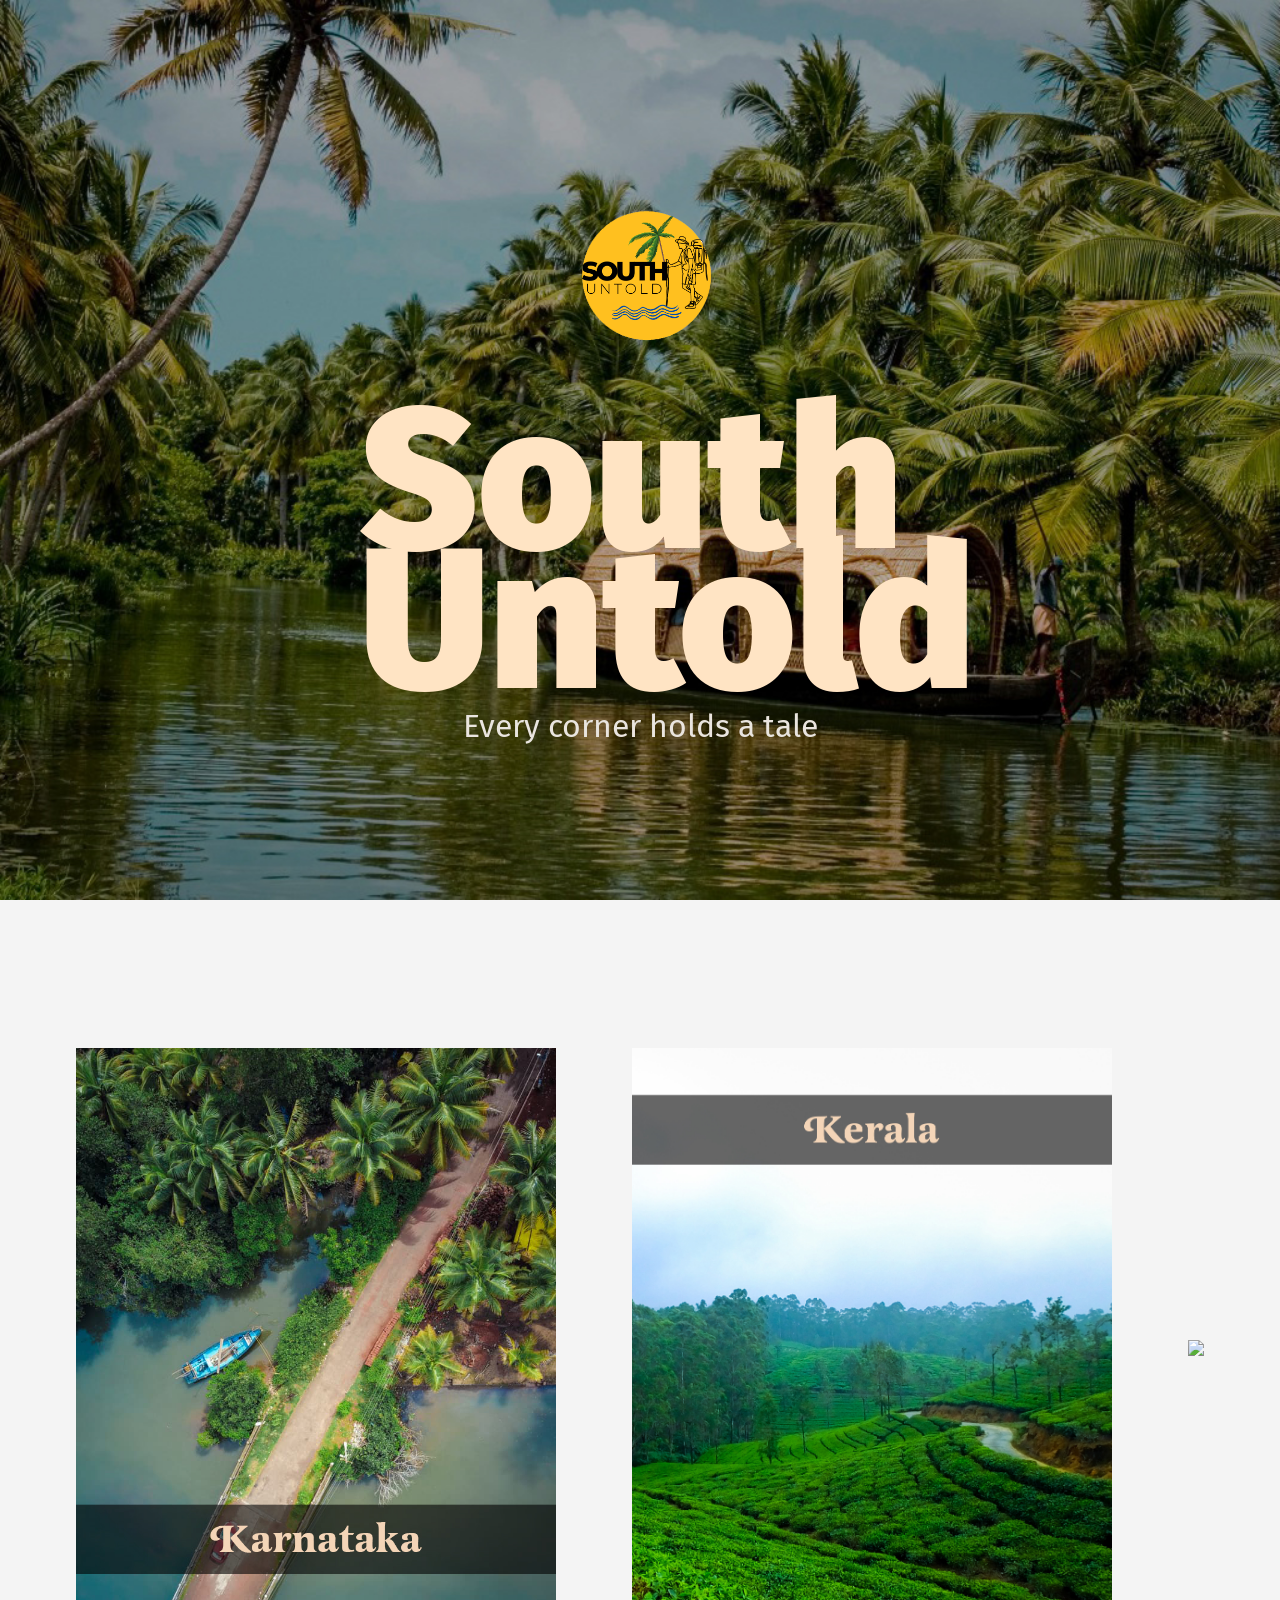
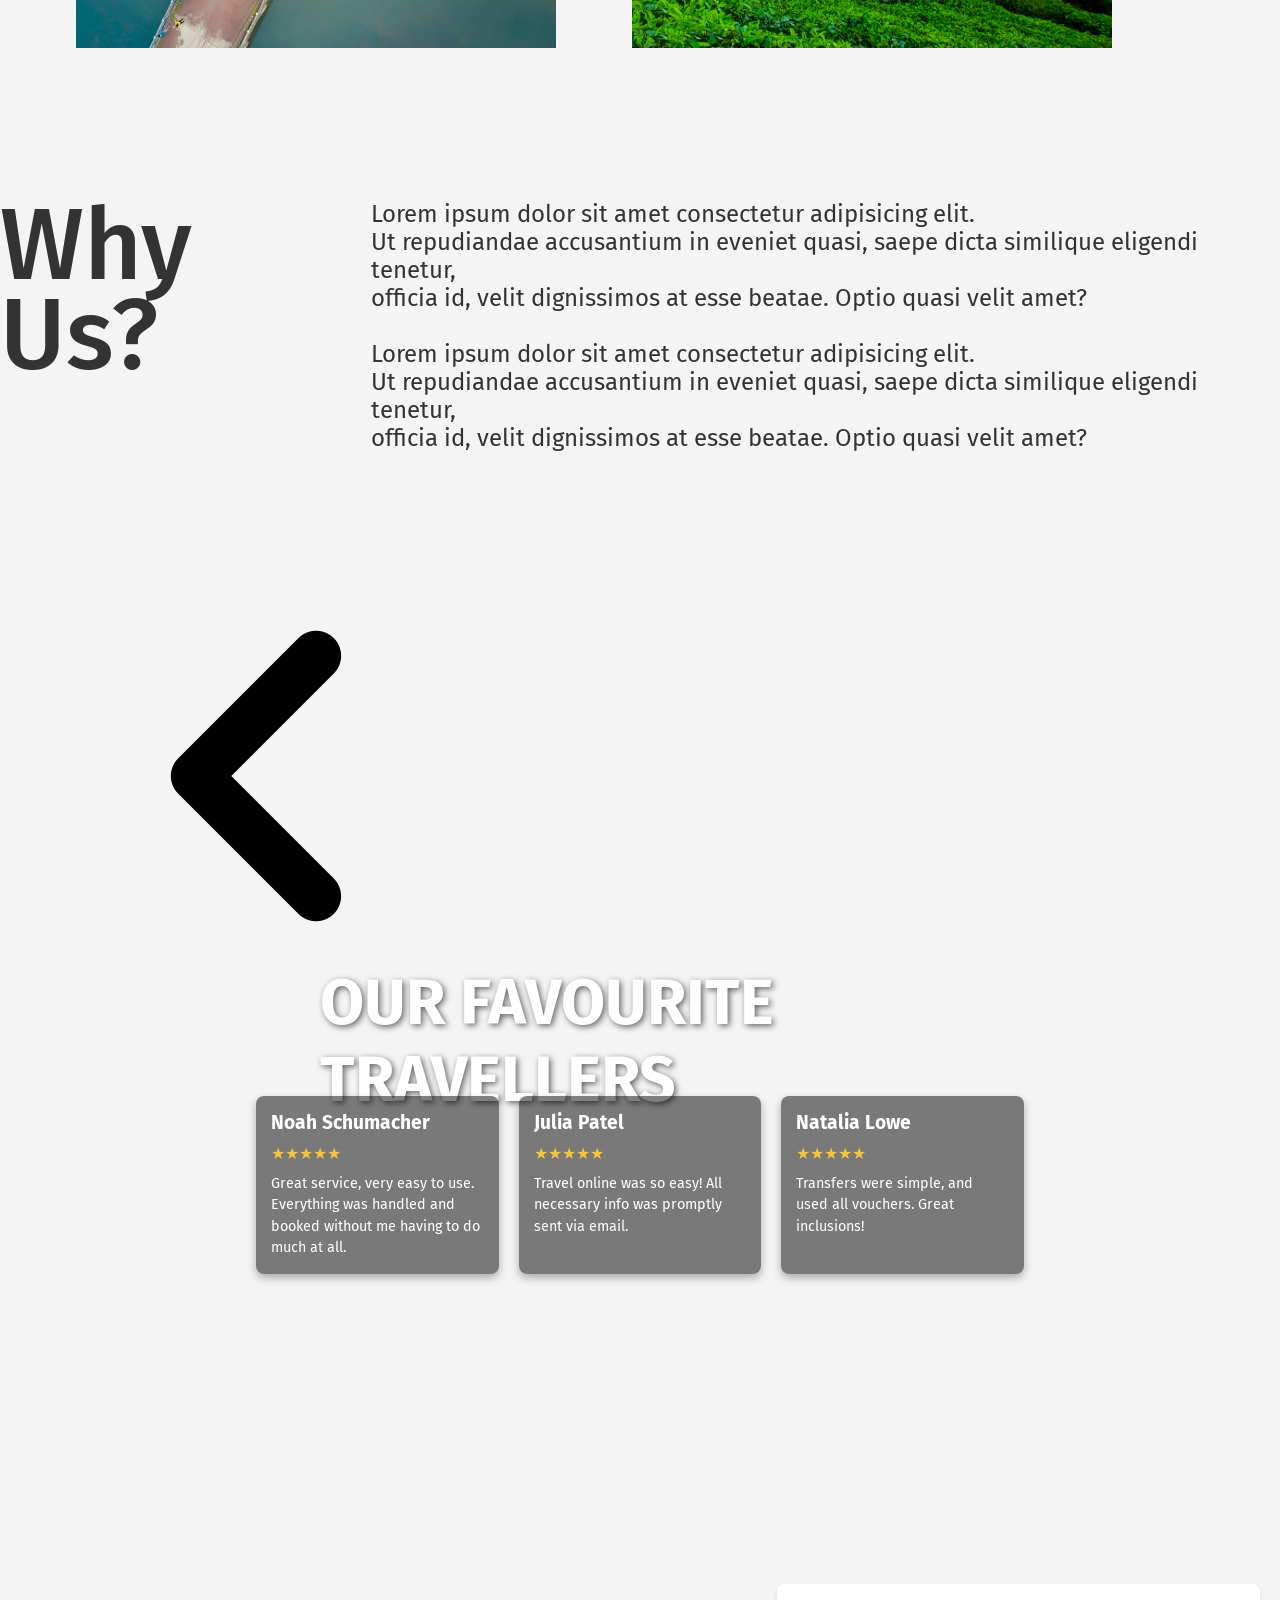
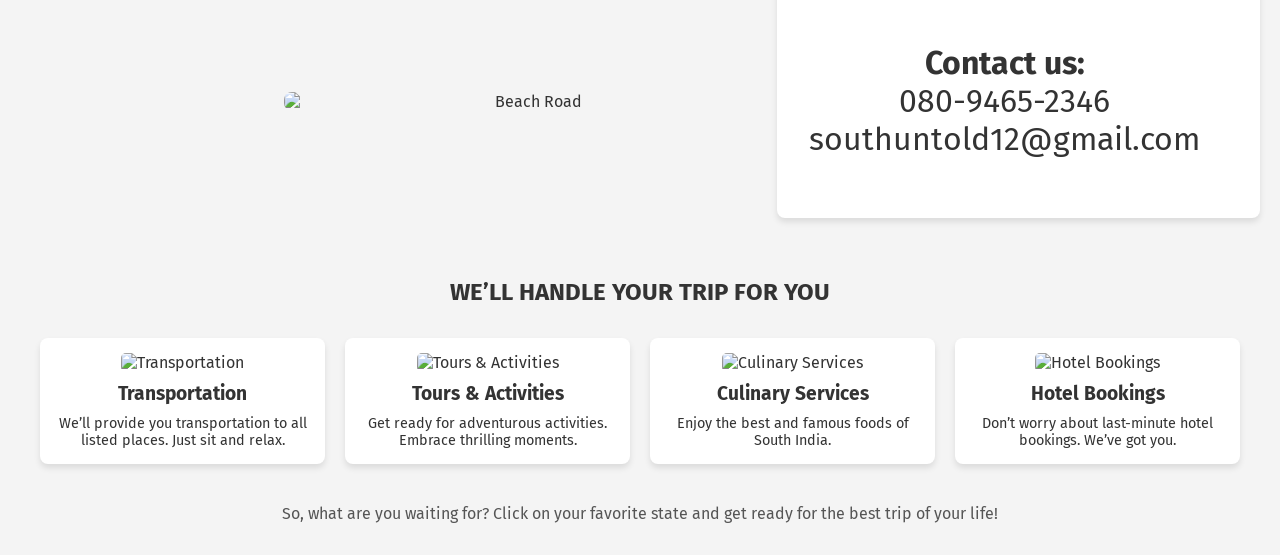
==== index.html @ 978ef0c7 "Changes done" ====
<!DOCTYPE html>
<html lang="en">
<head> 
    <meta charset="UTF-8">
    <meta name="viewport" content="width=device-width, initial-scale=1.0">
    <link rel="stylesheet" href="style.css">
    <style>
        @import url('https://fonts.googleapis.com/css2?family=Fira+Sans:ital,wght@0,100;0,200;0,300;0,400;0,500;0,600;0,700;0,800;0,900;1,100;1,200;1,300;1,400;1,500;1,600;1,700;1,800;1,900&display=swap');
        </style>
    <title>South Untold: Your travel partner</title>
</head> 
<body>
<div class="container"> 
        <div class="grid1">
           <img class="logo" src="./Pics/logo.png"/>
           <p id="title">South<br>Untold</p>
           <p id="sub">Every corner holds a tale</p>
        </div>

        <div class="grid2">
            <a href="./Karnataka/karnataka.html"><img class="ka" src="./Pics/Karnataka.jpg"/></a>
            <a href="./Kerala/kerala.html"><img class="kl" src="./Pics/Kerala.jpg"/></a> 
            <a href="./goa state/html/goa.html"><img class="ga" src="./Pics/goa1.jpg"/></a>     
        </div>

        <a href=""> <img class="back" src="../Pics/left-arrow_10023689.png"/> </a>

        <div class="grid4"> 
            <p id="whyus">Why Us?</p>
            <p id="whyus1">Lorem ipsum dolor sit amet consectetur adipisicing elit. <br>
                Ut repudiandae accusantium in eveniet quasi, saepe dicta similique eligendi tenetur, <br>
                officia id, velit dignissimos at esse beatae. Optio quasi velit amet? <br><br>
                Lorem ipsum dolor sit amet consectetur adipisicing elit. <br> 
                Ut repudiandae accusantium in eveniet quasi, saepe dicta similique eligendi tenetur, <br>
                officia id, velit dignissimos at esse beatae. Optio quasi velit amet?</p>
        </div>
        <!-- Header Section -->
    <div class="header">
        <div class="title">OUR FAVOURITE TRAVELLERS</div>
        <div class="testimonials">
            <div class="testimonial">
                <h3>Noah Schumacher</h3>
                <div class="stars">★★★★★</div>
                <p>Great service, very easy to use. Everything was handled and booked without me having to do much at all.</p>
            </div>
            <div class="testimonial">
                <h3>Julia Patel</h3>
                <div class="stars">★★★★★</div>
                <p>Travel online was so easy! All necessary info was promptly sent via email.</p>
            </div>
            <div class="testimonial">
                <h3>Natalia Lowe</h3>
                <div class="stars">★★★★★</div>
                <p>Transfers were simple, and used all vouchers. Great inclusions!</p>
            </div>
        </div>
    </div>

    <!-- Info Section -->
    <div class="section info-section">
        <img src="https://media.assettype.com/outlooktraveller%2F2024-09-05%2Fdvtgxds3%2Fshutterstock_2459133885.jpg?w=1024&auto=format%2Ccompress&fit=max" alt="Beach Road">
        <div class="contact-info">
            <p><strong>Contact us:</strong><br>
            080-9465-2346<br>
            southuntold12@gmail.com</p>
        </div>
    </div>

    <!-- Services Section -->
    <div class="section">
        <h2>WE’LL HANDLE YOUR TRIP FOR YOU</h2>
        <div class="services">
            <div class="card">
                <img src="https://www.shutterstock.com/image-photo/white-modern-comfortable-tourist-bus-600nw-1654594828.jpg" alt="Transportation">
                <h3>Transportation</h3>
                <p>We’ll provide you transportation to all listed places. Just sit and relax.</p>
            </div>
            <div class="card">
                <img src="https://imgmedia.lbb.in/media/2019/11/5dc11006081e600d47d8ae1b_1572933638601.png" alt="Tours & Activities">
                <h3>Tours & Activities</h3>
                <p>Get ready for adventurous activities. Embrace thrilling moments.</p>
            </div>
            <div class="card">
                <img src="https://curlytales.com/wp-content/uploads/2017/07/Madras-Diaries.jpg" alt="Culinary Services">
                <h3>Culinary Services</h3>
                <p>Enjoy the best and famous foods of South India.</p>
            </div>
            <div class="card">
                <img src="https://dynamic-media-cdn.tripadvisor.com/media/photo-o/16/9c/5a/da/the-baga-beach-resort.jpg?w=700&h=-1&s=1" alt="Hotel Bookings">
                <h3>Hotel Bookings</h3>
                <p>Don’t worry about last-minute hotel bookings. We’ve got you.</p>
            </div>
        </div>
    </div>

    <!-- Footer Section -->
    <div class="footer">
              So, what are you waiting for? Click on your favorite state and get ready for the best trip of your life!
    </div>

</div>
</body>
</html>
---- style.css ----
@media(min-width: 768px){
  .grid1{
    background-size: cover;
  }
}
* {
  margin: 0;
  padding: 0;
}

.back{
  position: fixed;
  margin-right: 16rem;
  margin-top: 20rem;
  z-index: 10;
}
a:hover{
  cursor: pointer;
}
.grid1{
  display: flex;
  flex-direction: column;
  justify-content: center;
  align-items: center;
  height: 100vh;
  width: 100%;
  background-image: url('./Pics/bg.jpg');
  background-size: cover;
  background-position: center;  
  background-repeat: no-repeat;
}

#title{
  color: bisque;
    font-family: "Fira Sans", sans-serif;
    font-weight: 900;
    font-style: normal;
    font-size: 200px;
    width: 80px;
    line-height: 140px;
    padding-right: 30rem;
}

.logo{
  width:20%;
  height: auto;
}
#sub{
  color: rgb(234, 229, 223);
  font-family: "Fira Sans", sans-serif;
  font-size: 2rem;
  padding-top: 1rem;
}

.grid2{
  display: flex;
  flex-direction: row;
  justify-content: space-evenly;
  align-items: center;
  height: 100vh;
}
.ka, .kl, .ga{
  width: 30rem;
  height: auto;
}

a:hover{
  filter: grayscale(0.9);
}

.grid4{
  display: flex;
  flex-direction: row;
  justify-content: space-evenly;
  align-content: center;
}

#whyus{
  font-family: "Fira Sans", sans-serif;
  font-weight: 500;
  font-style: normal;
  font-size: 100px;
  line-height: 90px;
}

#whyus1{
  font-family: "Fira Sans", sans-serif;
  font-size: 1.5rem;
  margin-bottom: 12rem;
}

/****** Bhoomika's code ******/

body {
  background-color: #f4f4f4;
  color: #333;
  font-family: "Fira Sans", sans-serif;
}

.section {
  max-width: 1200px;
  margin: 0 auto;
  text-align: center;
  padding: 20px;
}

.header {
  position: relative;
  width: 100%;
  height: 100vh;
  background: url("https://www.tripsavvy.com/thmb/VkL8HmumZQvMMF6zlkTYBR9Rlpg=/750x0/filters:no_upscale():max_bytes(150000):strip_icc():format(webp)/car-traveling-along-winding-road--maui--hawaii--america--usa-737142515-9d7096b173654472968075d805273c8f.jpg") no-repeat center center/cover;
  color: white;
}

.header .title {
  position: absolute;
  padding-top: 20rem;
  left: 50%;
  transform: translateX(-50%);
  font-size: 4rem;
  font-weight: bold;
  text-shadow: 2px 2px 6px rgba(0, 0, 0, 0.6);
}

.testimonials {
  position: absolute;
  bottom: 30%;
  left: 50%;
  transform: translateX(-50%);
  width: 60%;
  display: flex;
  justify-content: space-around;
  gap: 20px;
}

.testimonial {
  background-color: rgba(0, 0, 0, 0.5);
  padding: 15px;
  border-radius: 8px;
  color: white;
  width: 30%;
  box-shadow: 0 4px 8px rgba(0, 0, 0, 0.3);
}

.testimonial h3 {
  font-size: 1.2em;
  margin-bottom: 10px;
}

.testimonial .stars {
  color: #f4c542;
  margin-bottom: 10px;
}

.testimonial p {
  font-size: 0.9em;
  line-height: 1.5;
}

.info-section {
  display: flex;
  justify-content: space-around;
  align-items: center;
  margin: 20px 0;
  margin-left: 16.5rem;
}

.info-section img {
  left:30%;
  width: 60%;
  height: auto;
  border-radius: 8px;
}

.contact-info {
  background-color: white;
  padding: 60px;
  padding-left: 2rem;
  font-size: 2rem;
  border-radius: 8px;
  box-shadow: 0 4px 6px rgba(0, 0, 0, 0.1);
}

.services {
  display: grid;
  grid-template-columns: repeat(auto-fit, minmax(200px, 1fr));
  gap: 20px;
  text-align: center;
}

.card {
  background: white;
  border-radius: 8px;
  padding: 15px;
  box-shadow: 0 4px 6px rgba(0, 0, 0, 0.1);
}

.card img {
  width: 100%;
  height: 60%;
  border-radius: 5px;
}

.card h3 {
  margin: 10px 0;
  font-size: 1.2em;
}

.card p {
  font-size: 0.9em;
}

.footer {
  text-align: center;
  margin-top:  20px;
  font-size: 1em;
  color: #555;
  padding-bottom: 2rem;
}

.section h2{
  padding-bottom: 2rem;
}
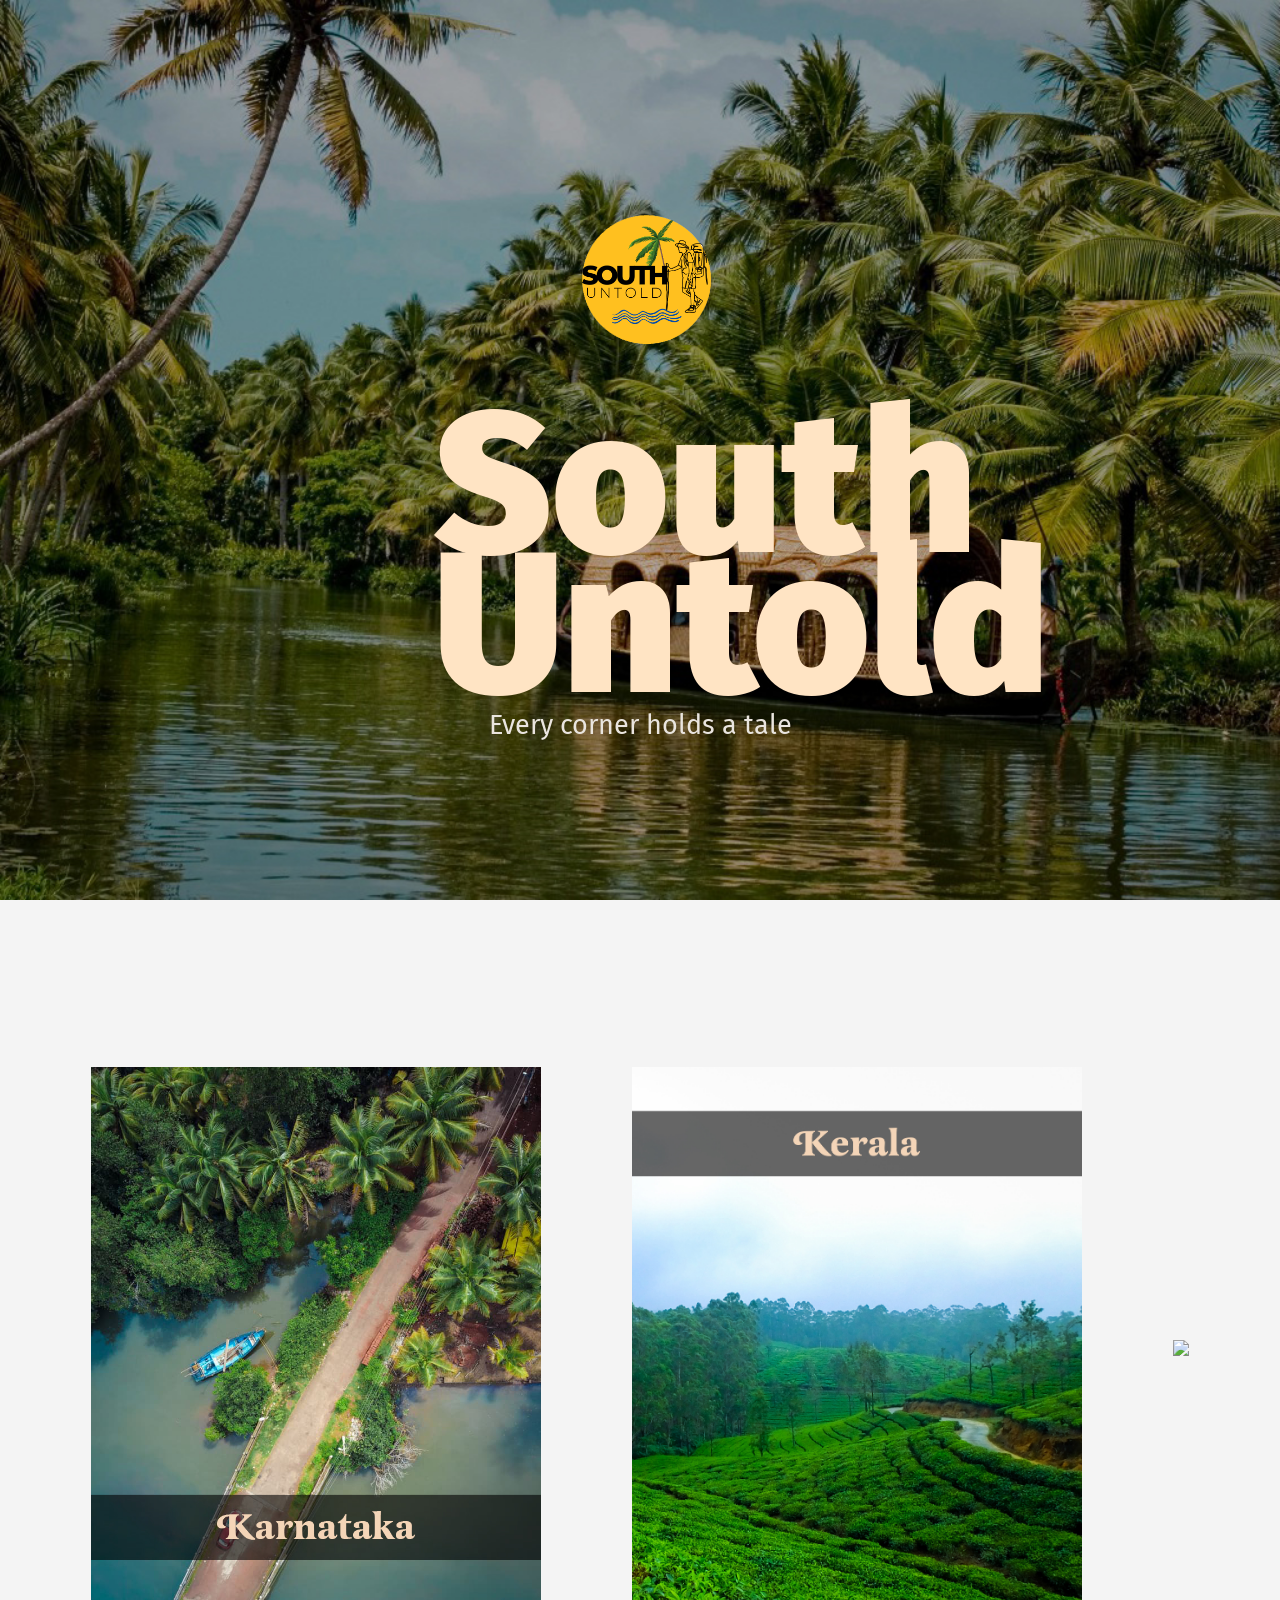
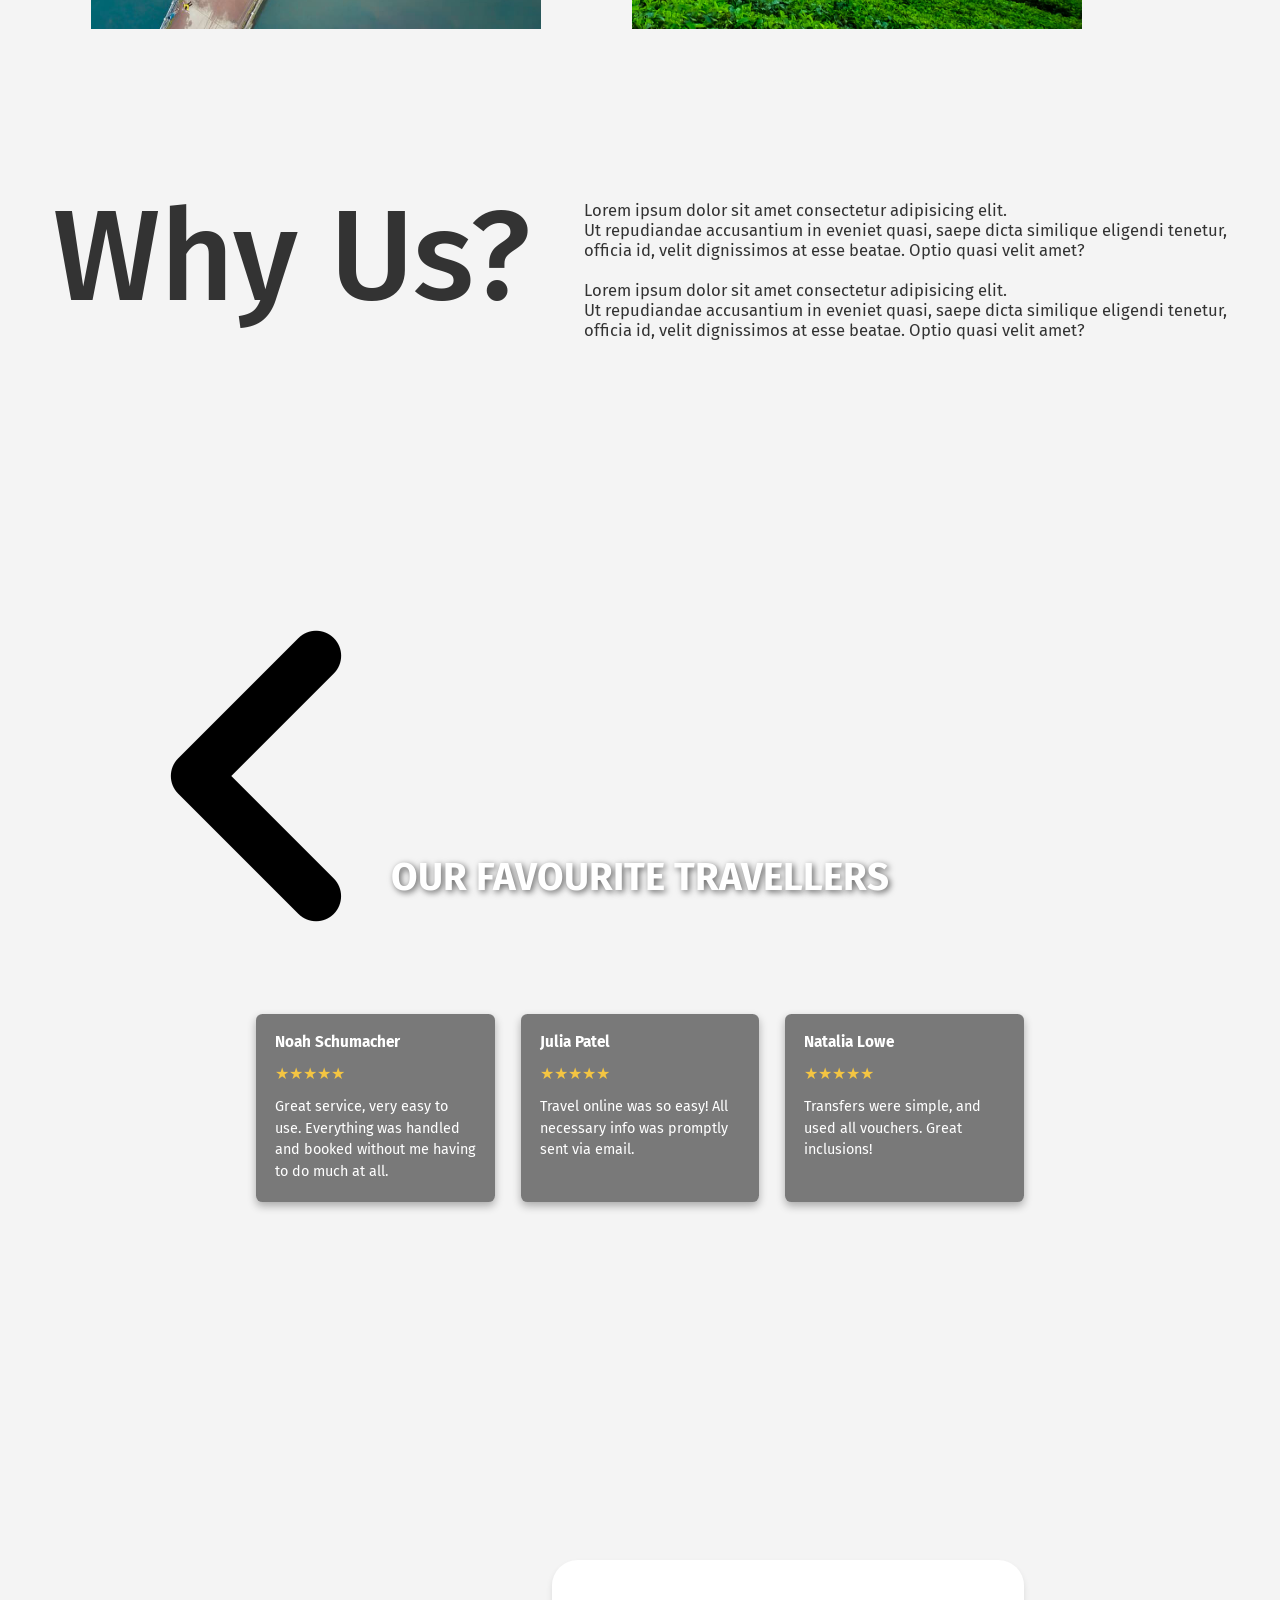
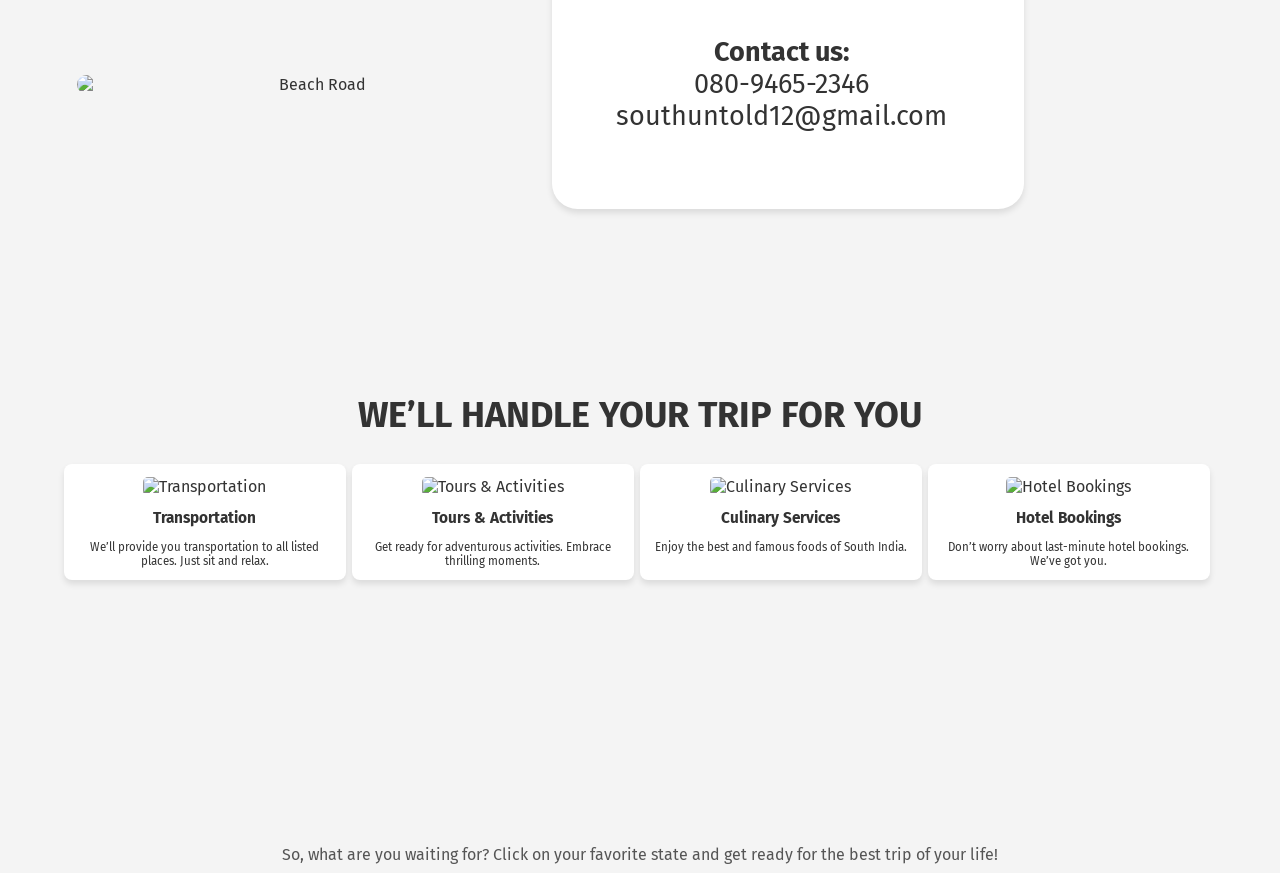
==== commit 51bfd035: "Alignment changes" ====
--- a/index.html
+++ b/index.html
@@ -22,7 +22,7 @@
             <a href="./Kerala/kerala.html"><img class="kl" src="./Pics/Kerala.jpg"/></a> 
             <a href="./goa state/html/goa.html"><img class="ga" src="./Pics/goa1.jpg"/></a>     
         </div>
-
+ 
         <a href=""> <img class="back" src="../Pics/left-arrow_10023689.png"/> </a>
 
         <div class="grid4"> 
@@ -34,6 +34,8 @@
                 Ut repudiandae accusantium in eveniet quasi, saepe dicta similique eligendi tenetur, <br>
                 officia id, velit dignissimos at esse beatae. Optio quasi velit amet?</p>
         </div>
+        <!--End of my code-->
+        
         <!-- Header Section -->
     <div class="header">
         <div class="title">OUR FAVOURITE TRAVELLERS</div>
--- a/style.css
+++ b/style.css
@@ -1,4 +1,4 @@
-@media(min-width: 768px){
+@media(max-width: 768px){
   .grid1{
     background-size: cover;
   }
@@ -38,7 +38,7 @@
     font-size: 200px;
     width: 80px;
     line-height: 140px;
-    padding-right: 30rem;
+    padding-right: 26vw;
 }
 
 .logo{
@@ -48,8 +48,8 @@
 #sub{
   color: rgb(234, 229, 223);
   font-family: "Fira Sans", sans-serif;
-  font-size: 2rem;
-  padding-top: 1rem;
+  font-size: 3vh;
+  padding-top: 1.5vh;
 }
 
 .grid2{
@@ -60,7 +60,7 @@
   height: 100vh;
 }
 .ka, .kl, .ga{
-  width: 30rem;
+  width: 50vh;
   height: auto;
 }
 
@@ -79,14 +79,14 @@
   font-family: "Fira Sans", sans-serif;
   font-weight: 500;
   font-style: normal;
-  font-size: 100px;
-  line-height: 90px;
+  font-size: 10vw;
+  line-height: 9vw;
 }
 
 #whyus1{
   font-family: "Fira Sans", sans-serif;
-  font-size: 1.5rem;
-  margin-bottom: 12rem;
+  font-size: 1.3vw;
+  margin-bottom: 12vw;
 }
 
 /****** Bhoomika's code ******/
@@ -98,10 +98,10 @@
 }
 
 .section {
-  max-width: 1200px;
+  max-width: 120vw;
   margin: 0 auto;
   text-align: center;
-  padding: 20px;
+  padding: 20vw;
 }
 
 .header {
@@ -114,42 +114,43 @@
 
 .header .title {
   position: absolute;
-  padding-top: 20rem;
-  left: 50%;
+  padding-top: 40vh;
+  left: 50vw;
+  margin-bottom: 2vh;
   transform: translateX(-50%);
-  font-size: 4rem;
+  font-size: 3vw;
   font-weight: bold;
   text-shadow: 2px 2px 6px rgba(0, 0, 0, 0.6);
 }
 
 .testimonials {
   position: absolute;
-  bottom: 30%;
-  left: 50%;
+  bottom: 15vw;
+  left: 50vw;
   transform: translateX(-50%);
-  width: 60%;
+  width: 60vw;
   display: flex;
   justify-content: space-around;
-  gap: 20px;
+  gap: 2vw;
 }
 
 .testimonial {
   background-color: rgba(0, 0, 0, 0.5);
-  padding: 15px;
-  border-radius: 8px;
+  padding: 1.5vw;
+  border-radius: 0.5vw;
   color: white;
-  width: 30%;
+  width: 30vw;
   box-shadow: 0 4px 8px rgba(0, 0, 0, 0.3);
 }
 
 .testimonial h3 {
-  font-size: 1.2em;
-  margin-bottom: 10px;
+  font-size: 1.2vw;
+  margin-bottom: 1vw;
 }
 
 .testimonial .stars {
   color: #f4c542;
-  margin-bottom: 10px;
+  margin-bottom: 1vw;
 }
 
 .testimonial p {
@@ -161,63 +162,71 @@
   display: flex;
   justify-content: space-around;
   align-items: center;
-  margin: 20px 0;
-  margin-left: 16.5rem;
+  padding-bottom: 2vh;
+  margin-left: -14vw;
 }
 
 .info-section img {
-  left:30%;
-  width: 60%;
+  left:20vh;
+  width: 60vw;
   height: auto;
-  border-radius: 8px;
+  border-radius: 4vw;
 }
 
 .contact-info {
   background-color: white;
-  padding: 60px;
-  padding-left: 2rem;
-  font-size: 2rem;
-  border-radius: 8px;
+  padding: 6vw;
+  padding-left: 5vw;
+  font-size: 3vh;
+  border-radius: 2vw;
   box-shadow: 0 4px 6px rgba(0, 0, 0, 0.1);
 }
 
+.section{
+  margin-top: -10vh;
+}
+
+.section h2{
+  font-size: 4vh;
+}
 .services {
   display: grid;
-  grid-template-columns: repeat(auto-fit, minmax(200px, 1fr));
-  gap: 20px;
+  grid-template-columns: 22vw 22vw 22vw 22vw ;
+  column-gap: 0.5vw;
   text-align: center;
+  margin-left: -15vw;
 }
 
 .card {
   background: white;
   border-radius: 8px;
-  padding: 15px;
+  padding: 1vw;
   box-shadow: 0 4px 6px rgba(0, 0, 0, 0.1);
 }
 
 .card img {
   width: 100%;
-  height: 60%;
+  height: 40vh;
   border-radius: 5px;
 }
 
 .card h3 {
-  margin: 10px 0;
-  font-size: 1.2em;
+  margin: 1vw 0;
+  font-size: 1.2vw;
 }
 
 .card p {
-  font-size: 0.9em;
+  font-size: 0.9vw;
 }
 
 .footer {
   text-align: center;
-  margin-top:  20px;
+  margin-top: 1vh;
   font-size: 1em;
   color: #555;
-  padding-bottom: 2rem;
+  margin-bottom: 1vh;
 }
 
 .section h2{
-  padding-bottom: 2rem;
-}
+  padding-bottom: 3vh;
+}
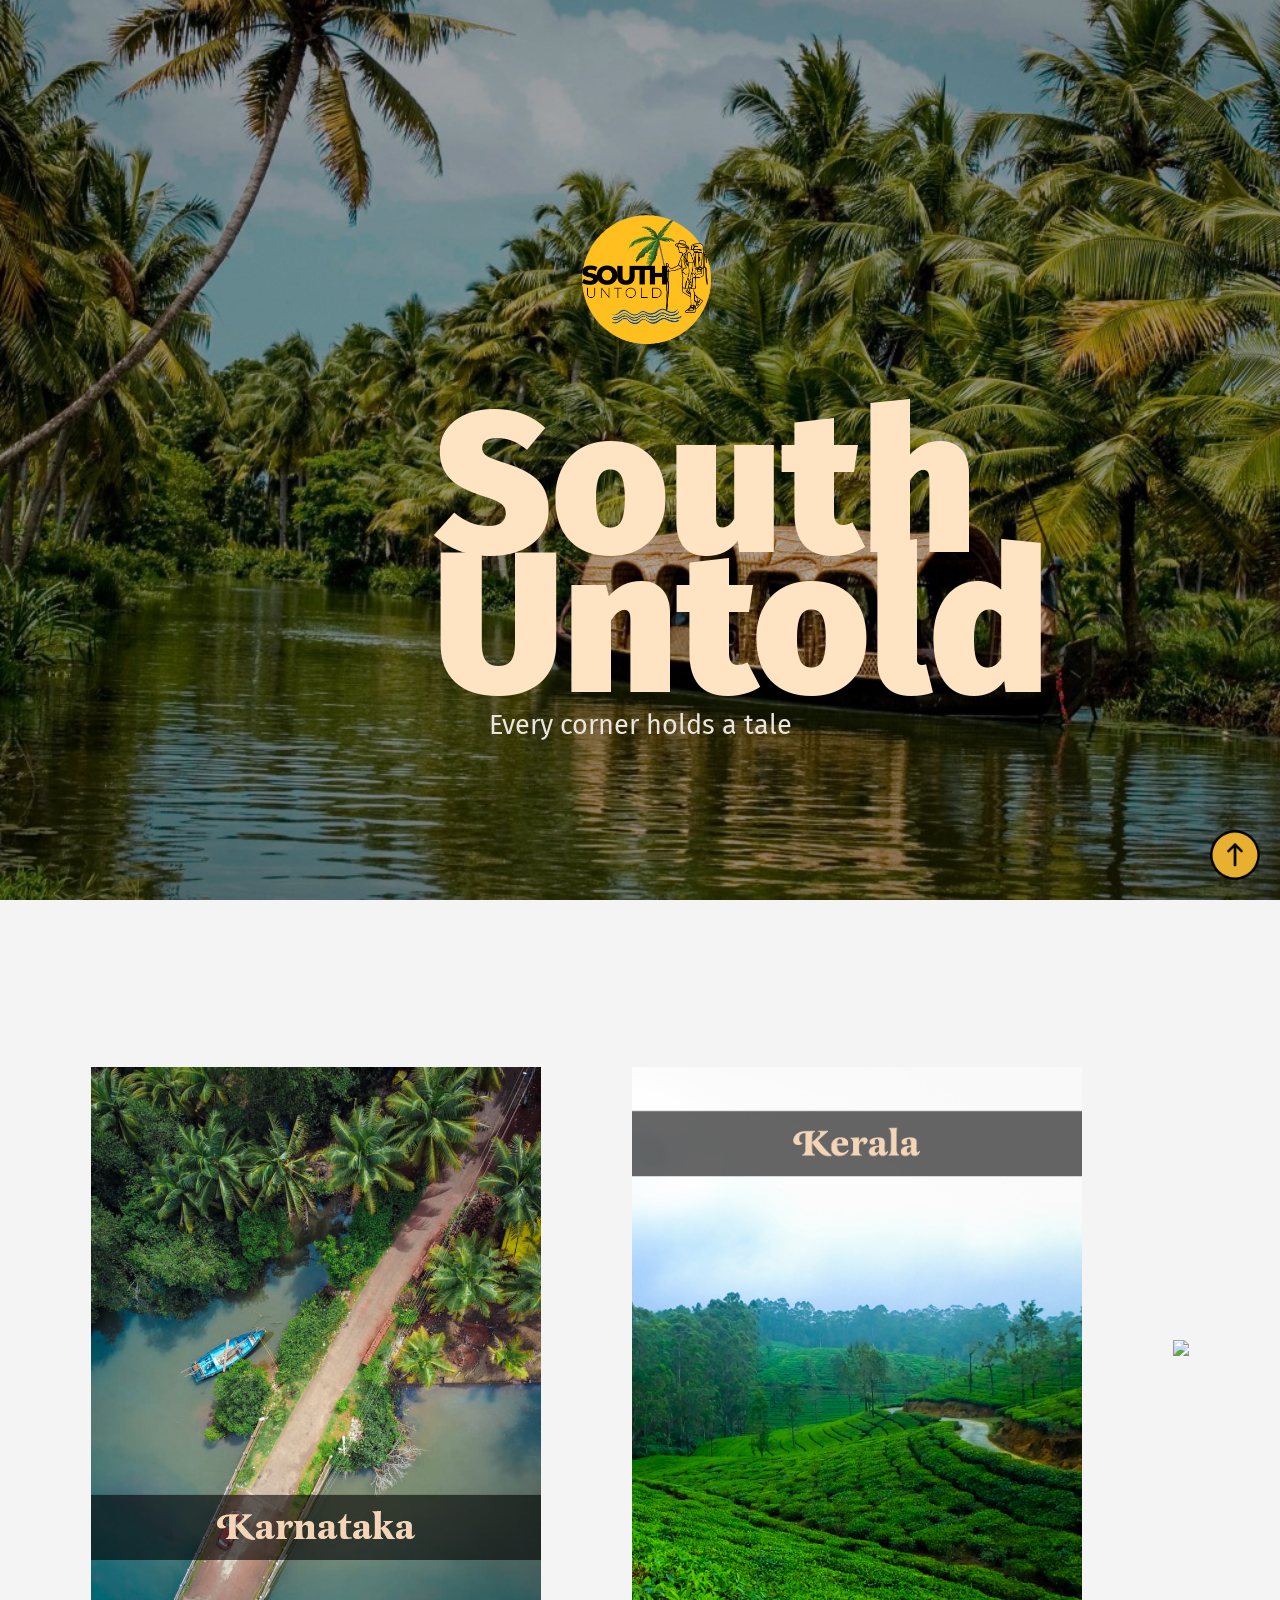
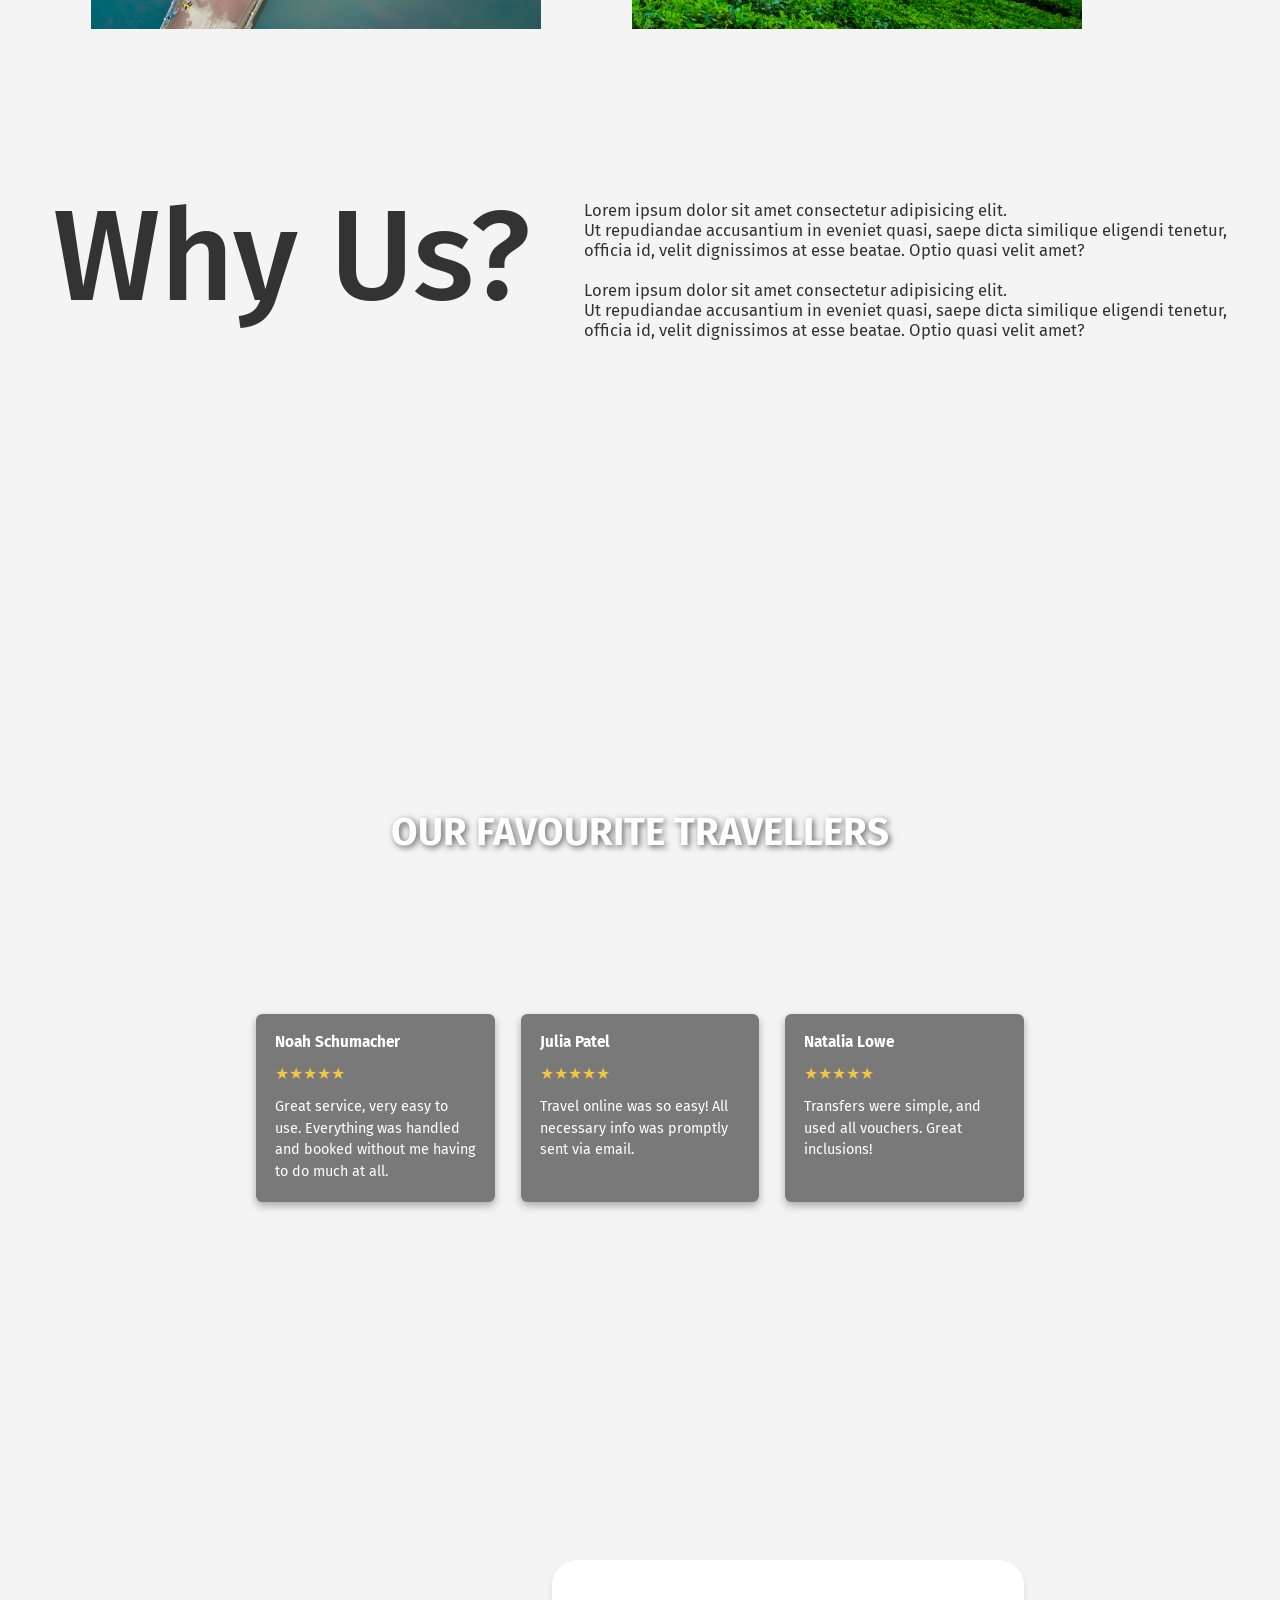
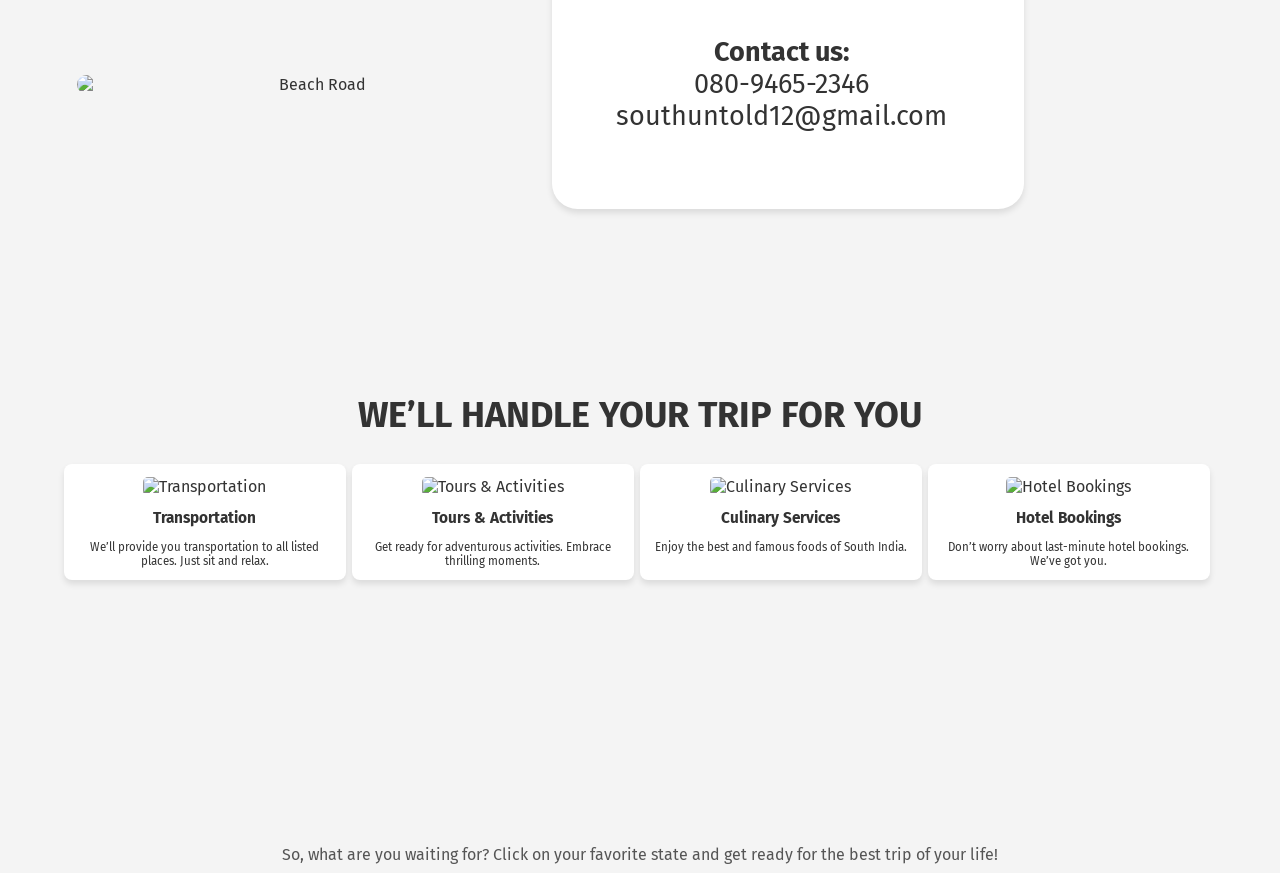
==== commit ba214baf: "Frontend changes" ====
--- a/index.html
+++ b/index.html
@@ -10,6 +10,11 @@
     <title>South Untold: Your travel partner</title>
 </head> 
 <body>
+      <!-- Back to Top Button -->
+      <button class="back-to-top" onclick="scrollToTop()">
+        <img src="./Pics/up-arrow_12292186.png" alt="Back to Top">
+      </button>
+    
 <div class="container"> 
         <div class="grid1">
            <img class="logo" src="./Pics/logo.png"/>
@@ -20,10 +25,8 @@
         <div class="grid2">
             <a href="./Karnataka/karnataka.html"><img class="ka" src="./Pics/Karnataka.jpg"/></a>
             <a href="./Kerala/kerala.html"><img class="kl" src="./Pics/Kerala.jpg"/></a> 
-            <a href="./goa state/html/goa.html"><img class="ga" src="./Pics/goa1.jpg"/></a>     
+            <a href="./goa state/html/goa2.html"><img class="ga" src="./Pics/goa1.jpg"/></a>     
         </div>
- 
-        <a href=""> <img class="back" src="../Pics/left-arrow_10023689.png"/> </a>
 
         <div class="grid4"> 
             <p id="whyus">Why Us?</p>
@@ -99,7 +102,15 @@
     <div class="footer">
               So, what are you waiting for? Click on your favorite state and get ready for the best trip of your life!
     </div>
-
 </div>
+<script>
+    // Function to scroll to the top
+    function scrollToTop() {
+      window.scrollTo({
+        top: 0,
+        behavior: 'smooth'
+      });
+    }
+  </script>
 </body>
 </html>
--- a/style.css
+++ b/style.css
@@ -6,17 +6,34 @@
 * {
   margin: 0;
   padding: 0;
-}
-
-.back{
-  position: fixed;
-  margin-right: 16rem;
-  margin-top: 20rem;
-  z-index: 10;
-}
-a:hover{
-  cursor: pointer;
-}
+  z-index: 0;/* Style for the button container */
+  .back-to-top {
+    position: fixed;
+    bottom: 20px;
+    right: 20px;
+    width: 50px;
+    height: 50px;
+    z-index: 1000;
+    cursor: pointer;
+    background-color: transparent;
+    border: none;
+  }
+
+  /* Image styles */
+  .back-to-top img {
+    width: 100%;
+    height: 100%;
+    object-fit: cover;
+  }
+
+  /* Add hover effect for better visibility */
+  .back-to-top:hover {
+    transform: scale(1.1);
+    transition: transform 0.3s ease, filter 0.3s ease;
+  }
+
+}
+
 .grid1{
   display: flex;
   flex-direction: column;
@@ -114,7 +131,7 @@
 
 .header .title {
   position: absolute;
-  padding-top: 40vh;
+  padding-top: 35vh;
   left: 50vw;
   margin-bottom: 2vh;
   transform: translateX(-50%);
